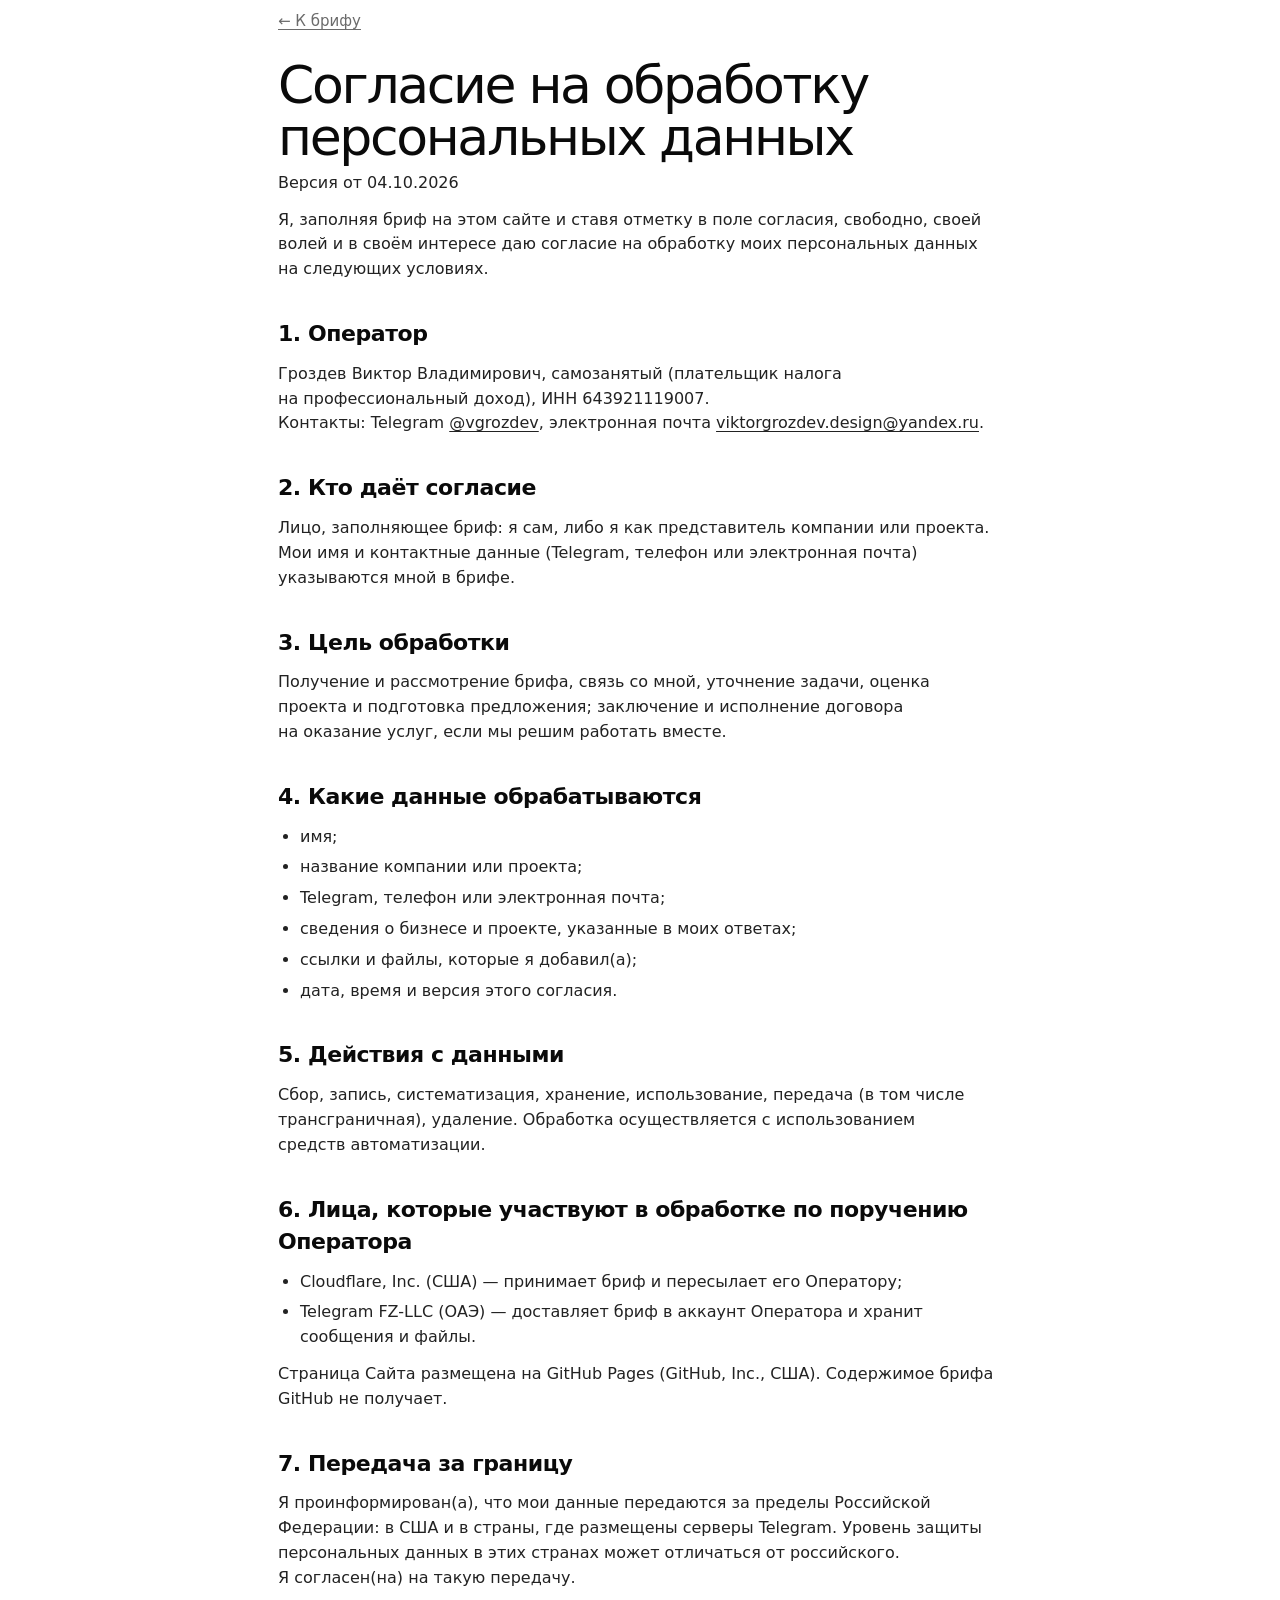
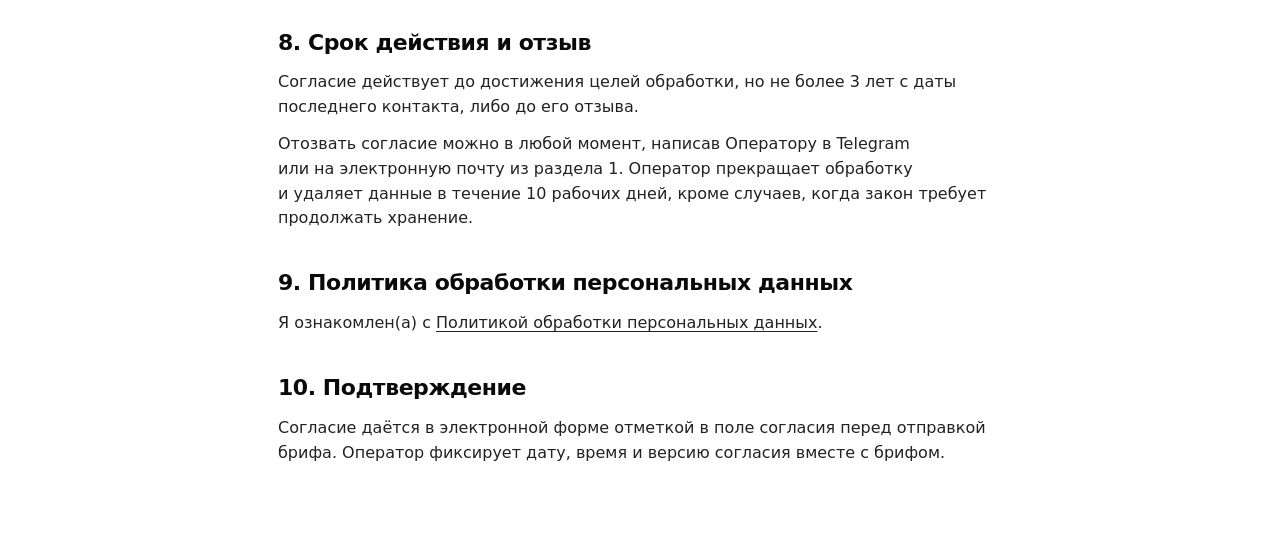
==== soglasie.html @ f6bedf8b "Бриф-сайт: пошаговая анкета, политика и согласие, код Cloudflare Worker Co-Authored-By: Claude Sonne" ====
<!DOCTYPE html>
<html lang="ru">
<head>
  <meta charset="utf-8">
  <meta name="viewport" content="width=device-width, initial-scale=1">
  <title>Согласие на обработку персональных данных</title>
  <meta name="robots" content="noindex, nofollow">
  <link rel="stylesheet" href="styles.css">
</head>
<body>
<article class="doc">
  <a class="doc__back" href="index.html">← К брифу</a>
  <h1>Согласие на обработку персональных данных</h1>
  <p class="doc__meta">Версия от 04.10.2026</p>

  <p>Я, заполняя бриф на этом сайте и ставя отметку в поле согласия, свободно, своей волей и в своём интересе даю согласие на обработку моих персональных данных на следующих условиях.</p>

  <h2>1. Оператор</h2>
  <p>Гроздев Виктор Владимирович, самозанятый (плательщик налога на профессиональный доход), ИНН 643921119007.<br>
  Контакты: Telegram <a href="https://t.me/vgrozdev" target="_blank" rel="noopener">@vgrozdev</a>, электронная почта <a href="mailto:viktorgrozdev.design@yandex.ru">viktorgrozdev.design@yandex.ru</a>.</p>

  <h2>2. Кто даёт согласие</h2>
  <p>Лицо, заполняющее бриф: я сам, либо я как представитель компании или проекта. Мои имя и контактные данные (Telegram, телефон или электронная почта) указываются мной в брифе.</p>

  <h2>3. Цель обработки</h2>
  <p>Получение и рассмотрение брифа, связь со мной, уточнение задачи, оценка проекта и подготовка предложения; заключение и исполнение договора на оказание услуг, если мы решим работать вместе.</p>

  <h2>4. Какие данные обрабатываются</h2>
  <ul>
    <li>имя;</li>
    <li>название компании или проекта;</li>
    <li>Telegram, телефон или электронная почта;</li>
    <li>сведения о бизнесе и проекте, указанные в моих ответах;</li>
    <li>ссылки и файлы, которые я добавил(а);</li>
    <li>дата, время и версия этого согласия.</li>
  </ul>

  <h2>5. Действия с данными</h2>
  <p>Сбор, запись, систематизация, хранение, использование, передача (в том числе трансграничная), удаление. Обработка осуществляется с использованием средств автоматизации.</p>

  <h2>6. Лица, которые участвуют в обработке по поручению Оператора</h2>
  <ul>
    <li>Cloudflare, Inc. (США) — принимает бриф и пересылает его Оператору;</li>
    <li>Telegram FZ-LLC (ОАЭ) — доставляет бриф в аккаунт Оператора и хранит сообщения и файлы.</li>
  </ul>
  <p>Страница Сайта размещена на GitHub Pages (GitHub, Inc., США). Содержимое брифа GitHub не получает.</p>

  <h2>7. Передача за границу</h2>
  <p>Я проинформирован(а), что мои данные передаются за пределы Российской Федерации: в США и в страны, где размещены серверы Telegram. Уровень защиты персональных данных в этих странах может отличаться от российского. Я согласен(на) на такую передачу.</p>

  <h2>8. Срок действия и отзыв</h2>
  <p>Согласие действует до достижения целей обработки, но не более 3 лет с даты последнего контакта, либо до его отзыва.</p>
  <p>Отозвать согласие можно в любой момент, написав Оператору в Telegram или на электронную почту из раздела 1. Оператор прекращает обработку и удаляет данные в течение 10 рабочих дней, кроме случаев, когда закон требует продолжать хранение.</p>

  <h2>9. Политика обработки персональных данных</h2>
  <p>Я ознакомлен(а) с <a href="politika.html">Политикой обработки персональных данных</a>.</p>

  <h2>10. Подтверждение</h2>
  <p>Согласие даётся в электронной форме отметкой в поле согласия перед отправкой брифа. Оператор фиксирует дату, время и версию согласия вместе с брифом.</p>
</article>
<script src="typo.js"></script>
</body>
</html>
---- styles.css ----
/* Бриф-сайт · стиль как у vgrozdev.tilda.ws:
   Inter Tight, белый фон, чёрные кнопки-пилюли, много воздуха.
   Шрифт: если файл лежит в assets/fonts — подхватится, иначе системный запасной. */

@font-face {
  font-family: "Inter Tight";
  font-weight: 100 900;
  font-display: swap;
  src: local("Inter Tight"), url("assets/fonts/InterTight-Variable.woff2") format("woff2");
}

:root {
  --ink: #0a0a0a;
  --bg: #ffffff;
  --muted: #6b6b6b;
  --line: #e2e2e2;
  --soft: #f3f3f3;
  --danger: #d4351c;
  --radius: 24px;
  --pill: 100px;
  --nav-h: 84px;
  --font: "Inter Tight", "Inter", system-ui, -apple-system, "Segoe UI", Roboto, Arial, sans-serif;
  --gutter: 20px;
}

*, *::before, *::after { box-sizing: border-box; }
html { -webkit-text-size-adjust: 100%; scroll-behavior: smooth; }
body {
  margin: 0;
  background: var(--bg);
  color: var(--ink);
  font-family: var(--font);
  font-size: 17px;
  line-height: 1.45;
  -webkit-font-smoothing: antialiased;
}
body.has-nav { padding-bottom: calc(var(--nav-h) + 12px); }
[hidden] { display: none !important; }
a { color: inherit; text-underline-offset: 3px; }
img { max-width: 100%; display: block; }
button { font: inherit; color: inherit; }

/* ---------- прогресс ---------- */
.progress { position: fixed; inset: 0 0 auto 0; height: 3px; background: transparent; z-index: 50; }
.progress__bar { height: 100%; width: 0; background: var(--ink); transition: width .45s cubic-bezier(.2,.7,.2,1); }

/* ---------- шапка ---------- */
.top {
  display: flex; align-items: center; justify-content: space-between;
  padding: 18px var(--gutter);
  max-width: 1360px; margin: 0 auto;
}
.top__logo { display: inline-flex; align-items: center; gap: 12px; text-decoration: none; }
.top__mark {
  display: grid; place-items: center; width: 40px; height: 40px;
  border-radius: 50%; background: var(--ink); color: #fff;
  font-weight: 600; font-size: 14px; letter-spacing: -.02em;
}
.top__name { font-weight: 500; letter-spacing: -.01em; }

/* ---------- кнопки ---------- */
.btn, .pill {
  display: inline-flex; align-items: center; justify-content: center; gap: 8px;
  min-height: 52px; padding: 0 30px;
  border: 1.5px solid var(--ink); border-radius: var(--pill);
  background: var(--ink); color: #fff;
  font-weight: 500; font-size: 16px; letter-spacing: -.01em;
  text-decoration: none; cursor: pointer;
  transition: transform .2s ease, background .2s ease, color .2s ease, opacity .2s ease;
}
.btn:hover, .pill:hover { transform: translateY(-1px); }
.btn:active, .pill:active { transform: translateY(0); }
.btn:focus-visible, .pill:focus-visible, .dots button:focus-visible { outline: 3px solid #8a8a8a; outline-offset: 3px; }
.btn--ghost { background: transparent; color: var(--ink); }
.btn--ghost:hover { background: var(--ink); color: #fff; }
.btn[disabled] { opacity: .45; cursor: default; transform: none; }
.pill--small { min-height: 40px; padding: 0 20px; font-size: 14px; background: transparent; color: var(--ink); }
.pill--small:hover { background: var(--ink); color: #fff; }

/* ---------- типографика ---------- */
.eyebrow { margin: 0 0 18px; font-size: 14px; font-weight: 500; letter-spacing: .02em; text-transform: uppercase; color: var(--muted); }
.display {
  margin: 0 0 22px;
  font-weight: 500;
  font-size: clamp(36px, 7.4vw, 76px);
  line-height: .98; letter-spacing: -.045em;
}
.display--xl { font-size: clamp(64px, 14vw, 168px); line-height: .9; letter-spacing: -.055em; font-weight: 600; }
.lead { margin: 0 0 28px; max-width: 34em; font-size: clamp(17px, 2.1vw, 20px); color: #2a2a2a; }

/* ---------- экраны ---------- */
.screen { max-width: 1360px; margin: 0 auto; padding: 8px var(--gutter) 56px; animation: rise .5s cubic-bezier(.2,.7,.2,1) both; }
@keyframes rise { from { opacity: 0; transform: translateY(10px); } to { opacity: 1; transform: none; } }

/* вступление */
.intro { display: grid; gap: 32px; }
.intro__actions { display: flex; align-items: center; gap: 18px; flex-wrap: wrap; }
.intro__meta { color: var(--muted); font-size: 15px; }
.intro__photo, .final__photo { margin: 0; position: relative; }
.intro__photo img, .final__photo img, .photo-fallback {
  width: 100%; aspect-ratio: 4 / 5; object-fit: cover; object-position: 50% 22%;
  border-radius: 32px; background: var(--soft);
}
.photo-fallback { display: grid; place-items: center; background: var(--ink); color: #fff; font-size: clamp(72px, 18vw, 180px); font-weight: 600; letter-spacing: -.06em; }
.intro__photo figcaption { margin-top: 14px; display: grid; gap: 2px; font-size: 15px; }
.intro__photo figcaption span { color: var(--muted); }

/* этапы */
.stage { display: block; }
.stage__side { padding: 12px 0 22px; }
.stage__count { margin: 0 0 14px; font-size: 15px; font-weight: 500; color: var(--muted); letter-spacing: .02em; font-variant-numeric: tabular-nums; }
.stage__count b { color: var(--ink); font-weight: 600; }
.stage__title { margin: 0 0 14px; font-size: clamp(32px, 6vw, 56px); line-height: 1; letter-spacing: -.045em; font-weight: 500; }
.stage__desc { margin: 0; color: #3a3a3a; max-width: 24em; }
.stage__body { display: grid; gap: 34px; max-width: 720px; }

.field { display: grid; gap: 10px; scroll-margin-top: 90px; }
.field__label { display: block; font-size: clamp(19px, 2.4vw, 22px); font-weight: 500; line-height: 1.2; letter-spacing: -.02em; }
.field__req { color: var(--muted); font-weight: 400; font-size: 15px; margin-left: 8px; white-space: nowrap; }
.badge { display: inline-flex; align-items: center; height: 24px; padding: 0 10px; border-radius: var(--pill); background: var(--ink); color: #fff; font-size: 12px; font-weight: 500; letter-spacing: .04em; text-transform: uppercase; margin-left: 10px; vertical-align: 2px; }
.field__hint { margin: -2px 0 2px; font-size: 15px; color: var(--muted); max-width: 38em; }

.input, .textarea {
  width: 100%; border: 1.5px solid #d6d6d6; border-radius: 20px;
  padding: 16px 20px; background: #fff; color: var(--ink);
  font: inherit; font-size: 17px; line-height: 1.45;
  transition: border-color .2s ease, box-shadow .2s ease;
}
.textarea { min-height: 128px; resize: none; overflow: hidden; display: block; }
.input::placeholder, .textarea::placeholder { color: #a3a3a3; }
.input:hover, .textarea:hover { border-color: #9a9a9a; }
.input:focus, .textarea:focus { outline: none; border-color: var(--ink); box-shadow: 0 0 0 4px rgba(10,10,10,.08); }

.field--invalid .input, .field--invalid .textarea, .field--invalid .dropzone { border-color: var(--danger); box-shadow: 0 0 0 4px rgba(212,53,28,.1); }
.field__error { display: none; margin: 0; color: var(--danger); font-size: 14px; font-weight: 500; }
.field--invalid .field__error { display: block; }

/* файлы */
.dropzone {
  display: grid; justify-items: center; gap: 6px; text-align: center;
  padding: 30px 20px; border: 1.5px dashed #b9b9b9; border-radius: var(--radius);
  background: #fafafa; cursor: pointer;
  transition: background .2s ease, border-color .2s ease;
}
.dropzone:hover, .dropzone.is-over { background: var(--soft); border-color: var(--ink); }
.dropzone:focus-visible { outline: 3px solid #8a8a8a; outline-offset: 3px; }
.dropzone strong { font-weight: 500; font-size: 17px; }
.dropzone span { font-size: 14px; color: var(--muted); }
.files { list-style: none; margin: 0; padding: 0; display: grid; gap: 8px; }
.files li { display: flex; align-items: center; justify-content: space-between; gap: 12px; padding: 10px 10px 10px 18px; border: 1px solid var(--line); border-radius: 16px; font-size: 15px; }
.files__name { overflow: hidden; text-overflow: ellipsis; white-space: nowrap; }
.files__size { color: var(--muted); white-space: nowrap; margin-left: auto; }
.files__del { flex: none; width: 34px; height: 34px; border: 0; border-radius: 50%; background: var(--soft); cursor: pointer; font-size: 18px; line-height: 1; }
.files__del:hover { background: var(--ink); color: #fff; }

/* согласие */
.consent { display: flex; gap: 14px; align-items: flex-start; padding: 20px; border: 1.5px solid #d6d6d6; border-radius: var(--radius); cursor: pointer; font-size: 16px; line-height: 1.45; }
.consent input { flex: none; width: 24px; height: 24px; margin: 1px 0 0; accent-color: var(--ink); cursor: pointer; }
.field--invalid .consent { border-color: var(--danger); box-shadow: 0 0 0 4px rgba(212,53,28,.1); }

/* ошибка отправки */
.alert { padding: 18px 20px; border: 1.5px solid var(--danger); border-radius: var(--radius); background: #fff6f4; display: grid; gap: 12px; }
.alert p { margin: 0; }
.alert__actions { display: flex; gap: 10px; flex-wrap: wrap; }

/* финал */
.final { display: grid; gap: 32px; }
.final__actions { display: flex; gap: 12px; flex-wrap: wrap; margin-top: 28px; }
.next { display: grid; gap: 10px; max-width: 34em; padding: 20px 22px; border-radius: var(--radius); background: var(--soft); font-size: 16px; }
.next p { margin: 0; }
.next ol { margin: 0; padding-left: 20px; display: grid; gap: 6px; }

/* ---------- навигация ---------- */
.nav { position: fixed; inset: auto 0 0 0; z-index: 40; background: rgba(255,255,255,.94); backdrop-filter: blur(10px); border-top: 1px solid var(--line); padding-bottom: env(safe-area-inset-bottom); }
.nav__inner { max-width: 1360px; margin: 0 auto; height: var(--nav-h); padding: 0 var(--gutter); display: flex; align-items: center; justify-content: space-between; gap: 12px; }
.btn--nav { min-height: 48px; padding: 0 24px; }
.dots { list-style: none; margin: 0; padding: 0; display: flex; align-items: center; gap: 8px; }
.dots button { display: block; width: 10px; height: 10px; padding: 0; border: 0; border-radius: var(--pill); background: #cfcfcf; cursor: pointer; transition: width .3s ease, background .2s ease; }
.dots button.is-done { background: #8d8d8d; }
.dots button.is-active { width: 30px; background: var(--ink); }

/* ---------- подвал ---------- */
.foot { border-top: 1px solid var(--line); margin-top: 24px; padding: 36px var(--gutter) 28px; }
.foot__inner { max-width: 1360px; margin: 0 auto; display: grid; gap: 22px; font-size: 14px; color: #3a3a3a; }
.foot__inner p { margin: 0; }
.foot__title { font-weight: 600; color: var(--ink); margin-bottom: 6px !important; }
.foot__cta { justify-self: start; background: transparent; color: var(--ink); min-height: 44px; font-size: 15px; }
.foot__cta:hover { background: var(--ink); color: #fff; }
.foot__copy { max-width: 1360px; margin: 24px auto 0; font-size: 13px; color: var(--muted); }

/* ---------- уведомление ---------- */
.toast { position: fixed; top: 20px; left: 50%; transform: translateX(-50%); z-index: 60; max-width: calc(100% - 32px); padding: 14px 22px; border-radius: var(--pill); background: var(--ink); color: #fff; font-size: 15px; box-shadow: 0 10px 30px rgba(0,0,0,.18); animation: toast .35s cubic-bezier(.2,.7,.2,1) both; }
@keyframes toast { from { opacity: 0; transform: translate(-50%, -10px); } to { opacity: 1; transform: translate(-50%, 0); } }

/* ---------- документы (политика, согласие) ---------- */
.doc { max-width: 820px; margin: 0 auto; padding: 8px var(--gutter) 64px; }
.doc__back { display: inline-block; margin-bottom: 26px; font-size: 15px; color: var(--muted); }
.doc h1 { margin: 0 0 8px; font-size: clamp(32px, 6vw, 52px); line-height: 1; letter-spacing: -.045em; font-weight: 500; }
.doc__meta { margin: 0 0 32px; color: var(--muted); font-size: 15px; }
.doc h2 { margin: 36px 0 12px; font-size: 22px; letter-spacing: -.02em; font-weight: 600; }
.doc p, .doc li { font-size: 16px; line-height: 1.55; color: #222; }
.doc p { margin: 0 0 12px; }
.doc ul, .doc ol { margin: 0 0 12px; padding-left: 22px; display: grid; gap: 6px; }
.doc table { width: 100%; border-collapse: collapse; margin: 6px 0 14px; font-size: 15px; }
.doc th, .doc td { text-align: left; vertical-align: top; padding: 10px 12px; border: 1px solid var(--line); }
.doc th { background: var(--soft); font-weight: 600; }

/* ---------- адаптив ---------- */

/* планшет: две колонки на интро и финале */
@media (min-width: 700px) {
  :root { --gutter: 32px; }
  .intro, .final { grid-template-columns: 1.1fr .9fr; gap: 48px; align-items: center; }
  .stage__side { padding-bottom: 32px; }
  .foot__inner { grid-template-columns: repeat(3, 1fr) auto; align-items: start; }
  .foot__cta { justify-self: end; }
}

/* десктоп: две колонки на каждом этапе, слева липкая */
@media (min-width: 1024px) {
  :root { --gutter: 48px; }
  .stage { display: grid; grid-template-columns: minmax(300px, 400px) minmax(0, 720px); gap: 88px; align-items: start; justify-content: start; padding-top: 24px; }
  .stage__side { position: sticky; top: 28px; padding: 0; align-self: start; }
  .stage__title { font-size: 56px; }
  .stage__body { gap: 40px; padding-bottom: 24px; }
  .intro, .final { gap: 80px; min-height: 66vh; }
  .intro__photo img, .final__photo img, .photo-fallback { max-height: 74vh; }
}

/* широкий */
@media (min-width: 1440px) {
  :root { --gutter: 80px; }
  body { font-size: 18px; }
  .stage { grid-template-columns: minmax(340px, 440px) minmax(0, 720px); gap: 96px; }
  .stage__title { font-size: 68px; }
  .top { padding-top: 26px; padding-bottom: 26px; }
}

/* узкие телефоны */
@media (max-width: 480px) {
  .btn--nav { padding: 0 18px; min-height: 46px; }
  .dots { gap: 6px; }
  .dots button { width: 8px; height: 8px; }
  .dots button.is-active { width: 22px; }
  .nav__inner { gap: 8px; }
}

@media (prefers-reduced-motion: reduce) {
  *, *::before, *::after { animation: none !important; transition: none !important; scroll-behavior: auto !important; }
}

/* телефон: кнопки финала и вступления на всю ширину, ровным столбцом */
@media (max-width: 699px) {
  .final__actions { flex-direction: column; }
  .final__actions .btn { width: 100%; }
  .intro__actions .btn { flex: 1 1 100%; }
}

/* ---------- переносы строк ---------- */
body { overflow-wrap: break-word; }
.display, .stage__title, .doc h1 { text-wrap: balance; }
p, li, .field__label, .field__hint { text-wrap: pretty; }

/* ---------- телефон: компактное фото и первый экран целиком ---------- */
@media (max-width: 699px) {
  .screen { padding-top: 0; padding-bottom: 28px; }
  .intro, .final { gap: 14px; }
  .intro__photo, .final__photo { order: -1; }
  .intro__photo img, .final__photo img, .photo-fallback {
    aspect-ratio: auto; width: 100%;
    height: clamp(140px, 25svh, 240px);
    object-position: 50% 20%;
    border-radius: 24px;
  }
  .intro__photo figcaption { display: none; }
  .intro .eyebrow { margin-bottom: 8px; font-size: 12px; }
  .intro .display { font-size: clamp(28px, 8.6vw, 38px); margin-bottom: 10px; }
  .intro .lead { font-size: 16px; line-height: 1.4; margin-bottom: 16px; }
  .intro__actions { gap: 12px; }
  .intro__actions .btn { min-height: 50px; }
  .intro__meta { font-size: 14px; }
  .final .display--xl { font-size: clamp(52px, 17vw, 80px); margin-bottom: 12px; }
  .final .lead { margin-bottom: 18px; }
  .final__actions { margin-top: 20px; }
}

/* ---------- заголовки этапов: слово никогда не ломается посередине ---------- */
.stage__side { container-type: inline-size; }
.stage__title { overflow-wrap: normal; word-break: normal; hyphens: none; }
.display, .final .display--xl { overflow-wrap: normal; hyphens: none; }
@media (min-width: 1024px) { .stage__title { font-size: clamp(30px, 3.7vw, 56px); } }
@media (min-width: 1440px) { .stage__title { font-size: 56px; } }
/* размер заголовка считается от ширины его колонки, самое длинное слово «доказательства» всегда помещается */
@supports (font-size: 1cqw) {
  @media (min-width: 1024px) { .stage__title { font-size: min(60px, 11.5cqw); } }
}

/* служебная плашка тестового режима (видна только пока приёмник не подключён) */
.testnote { margin: 0 0 18px; padding: 10px 16px; border-radius: 14px; background: #fff7d6; border: 1px solid #ecd37a; color: #4d3f00; font-size: 14px; line-height: 1.4; max-width: 34em; }
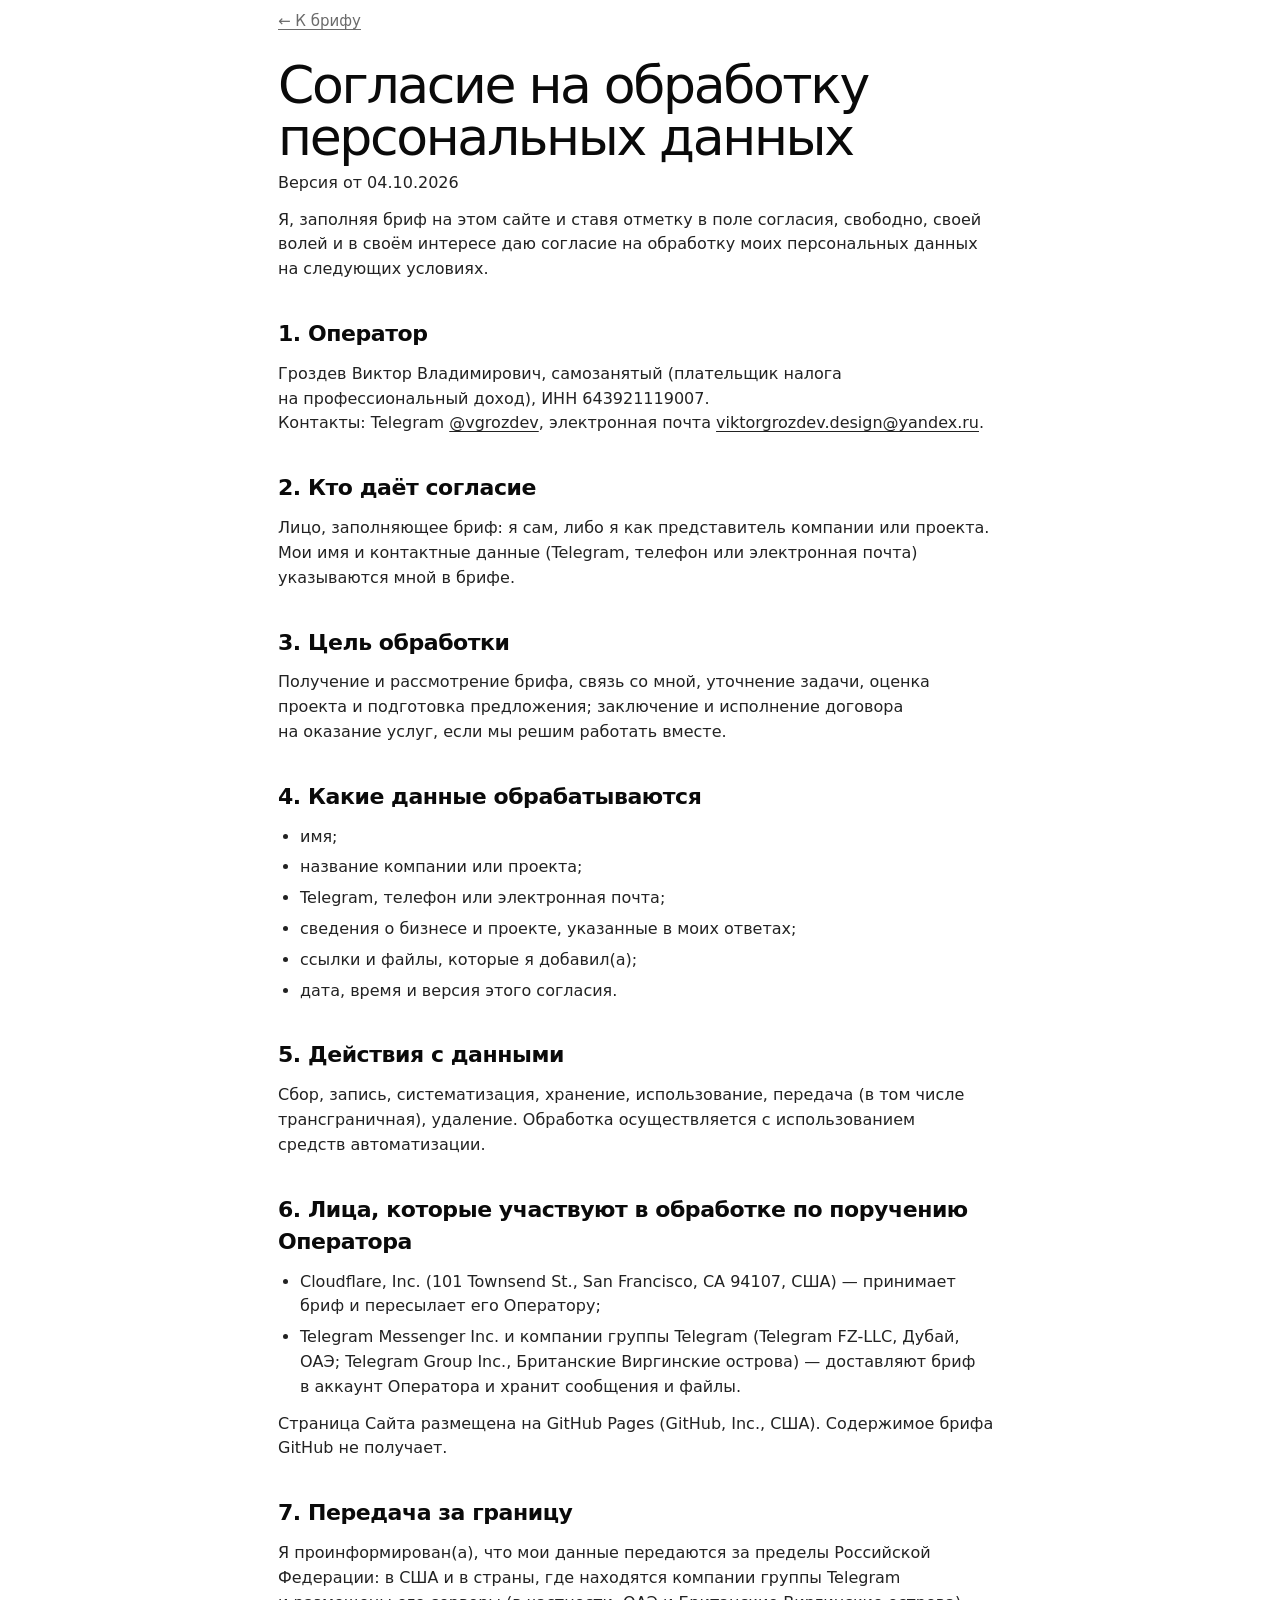
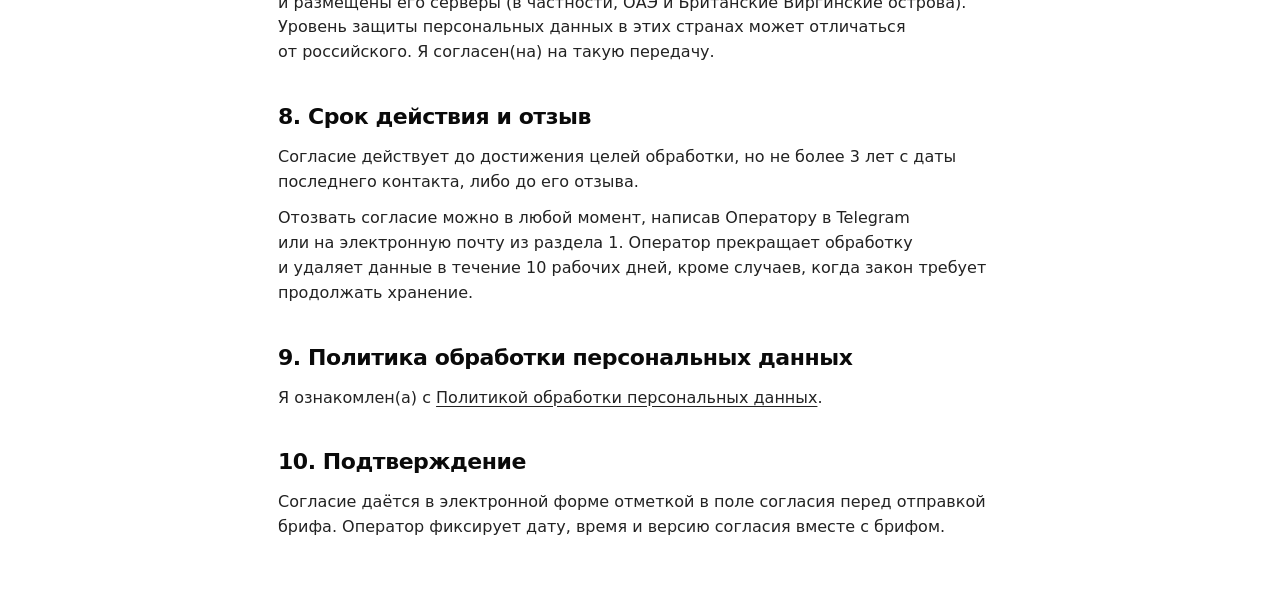
==== commit 0da10fb8: "Документы: уточнены наименования и адреса получателей данных (Cloudflare, Telegram) Co-Authored-By: " ====
--- a/soglasie.html
+++ b/soglasie.html
@@ -40,13 +40,13 @@
 
   <h2>6. Лица, которые участвуют в обработке по поручению Оператора</h2>
   <ul>
-    <li>Cloudflare, Inc. (США) — принимает бриф и пересылает его Оператору;</li>
-    <li>Telegram FZ-LLC (ОАЭ) — доставляет бриф в аккаунт Оператора и хранит сообщения и файлы.</li>
+    <li>Cloudflare, Inc. (101 Townsend St., San Francisco, CA 94107, США) — принимает бриф и пересылает его Оператору;</li>
+    <li>Telegram Messenger Inc. и компании группы Telegram (Telegram FZ-LLC, Дубай, ОАЭ; Telegram Group Inc., Британские Виргинские острова) — доставляют бриф в аккаунт Оператора и хранит сообщения и файлы.</li>
   </ul>
   <p>Страница Сайта размещена на GitHub Pages (GitHub, Inc., США). Содержимое брифа GitHub не получает.</p>
 
   <h2>7. Передача за границу</h2>
-  <p>Я проинформирован(а), что мои данные передаются за пределы Российской Федерации: в США и в страны, где размещены серверы Telegram. Уровень защиты персональных данных в этих странах может отличаться от российского. Я согласен(на) на такую передачу.</p>
+  <p>Я проинформирован(а), что мои данные передаются за пределы Российской Федерации: в США и в страны, где находятся компании группы Telegram и размещены его серверы (в частности, ОАЭ и Британские Виргинские острова). Уровень защиты персональных данных в этих странах может отличаться от российского. Я согласен(на) на такую передачу.</p>
 
   <h2>8. Срок действия и отзыв</h2>
   <p>Согласие действует до достижения целей обработки, но не более 3 лет с даты последнего контакта, либо до его отзыва.</p>
